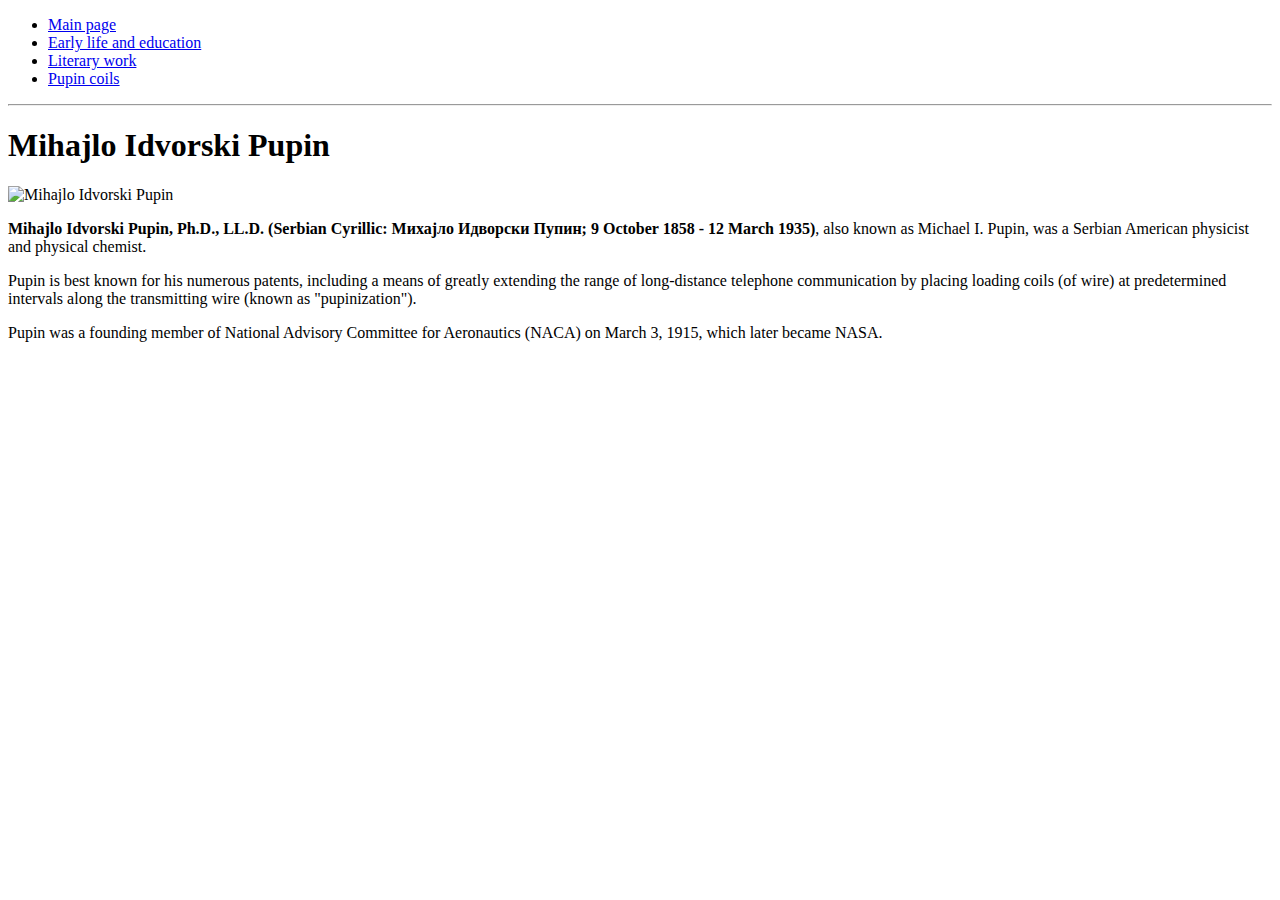
==== index.html @ c50edcfb "Initial Commit" ====
<!doctype html>
<html>
<head>
<meta charset="utf-8">
<title>Mihajlo Idvorski Pupin</title>
</head>
<body>
	<ul>
		<li><a href="index.html">Main page</a></li>
		<li><a href="early_life_and_education.html">Early life and education</a></li>
		<li><a href="literary_work.html">Literary work</a></li>
		<li><a href="pupin_coils.html">Pupin coils</a></li>
	</ul>
	<hr>
<h1>Mihajlo Idvorski Pupin</h1>
	<img src="pupin.jpg" alt="Mihajlo Idvorski Pupin" title="Mihajlo Idvorski Pupin">
<p><strong>Mihajlo Idvorski Pupin, Ph.D., LL.D. (Serbian Cyrillic: Михајло Идворски Пупин; 9 October 1858 - 12 March 1935)</strong>, also known as Michael I. Pupin, was a Serbian American physicist and physical chemist. </p>

<p>Pupin is best known for his numerous patents, including a means of greatly extending the range of long-distance telephone communication by placing loading coils (of wire) at predetermined intervals along the transmitting wire (known as "pupinization"). </p>

<p>Pupin was a founding member of National Advisory Committee for Aeronautics (NACA) on March 3, 1915, which later became NASA.</p>
</body>
</html>
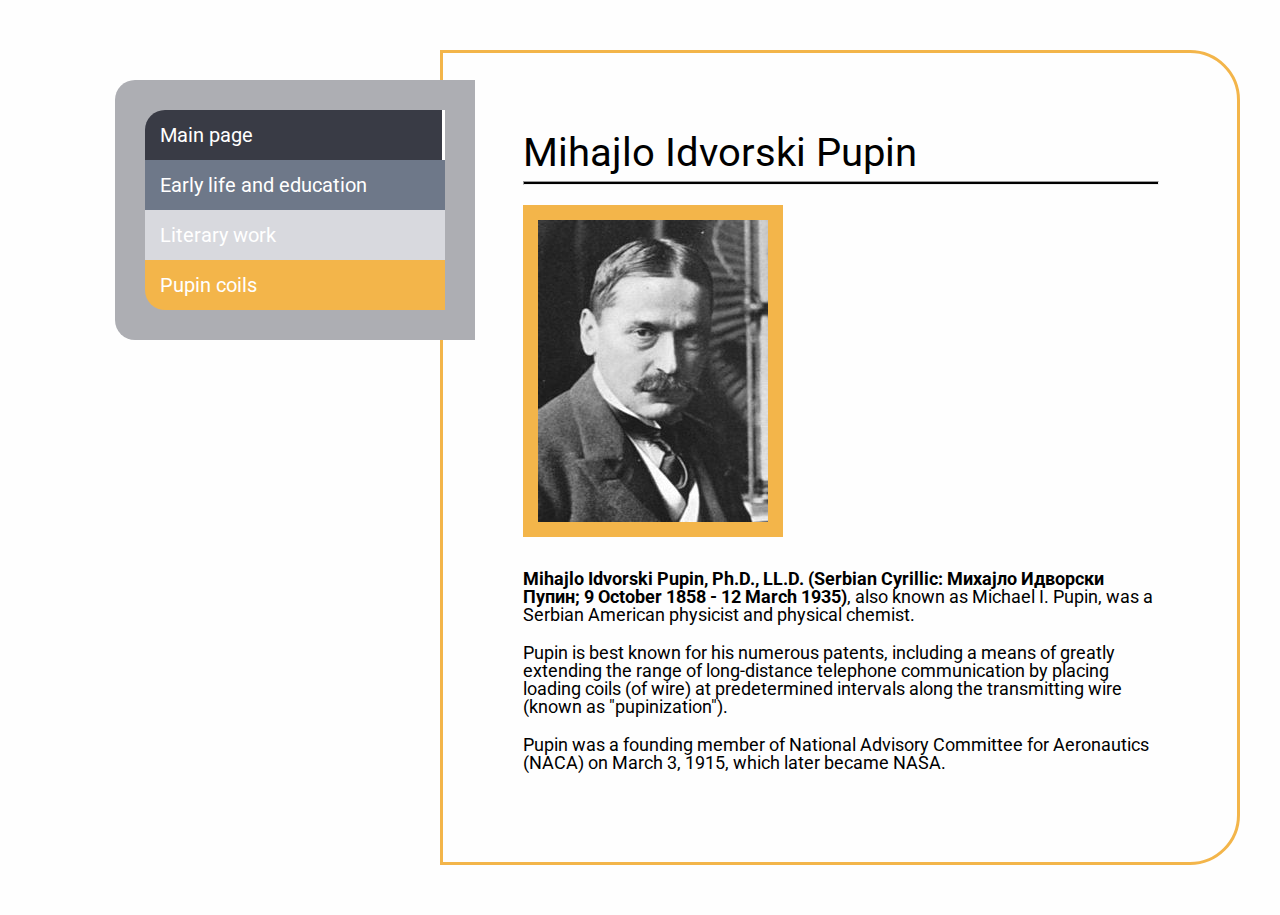
==== commit a6452450: "izmenen i dopune, drugi deo" ====
--- a/index.html
+++ b/index.html
@@ -3,21 +3,29 @@
 <head>
 <meta charset="utf-8">
 <title>Mihajlo Idvorski Pupin</title>
+<link href="style.css" type="text/css" rel="stylesheet">
+<link href="style_home.css" type="text/css" rel="stylesheet">
+<link rel="preconnect" href="https://fonts.gstatic.com">
+<link href="https://fonts.googleapis.com/css2?family=Roboto&display=swap" rel="stylesheet">
 </head>
 <body>
-	<ul>
-		<li><a href="index.html">Main page</a></li>
-		<li><a href="early_life_and_education.html">Early life and education</a></li>
-		<li><a href="literary_work.html">Literary work</a></li>
-		<li><a href="pupin_coils.html">Pupin coils</a></li>
-	</ul>
-	<hr>
-<h1>Mihajlo Idvorski Pupin</h1>
-	<img src="pupin.jpg" alt="Mihajlo Idvorski Pupin" title="Mihajlo Idvorski Pupin">
-<p><strong>Mihajlo Idvorski Pupin, Ph.D., LL.D. (Serbian Cyrillic: Михајло Идворски Пупин; 9 October 1858 - 12 March 1935)</strong>, also known as Michael I. Pupin, was a Serbian American physicist and physical chemist. </p>
-
-<p>Pupin is best known for his numerous patents, including a means of greatly extending the range of long-distance telephone communication by placing loading coils (of wire) at predetermined intervals along the transmitting wire (known as "pupinization"). </p>
-
-<p>Pupin was a founding member of National Advisory Committee for Aeronautics (NACA) on March 3, 1915, which later became NASA.</p>
+<div class="wrapper clearfix" >
+  <nav>
+    <ul>
+      <li><a class="link1 active" href="index.html">Main page</a></li>
+      <li><a class="link2" href="early_life_and_education.html">Early life and education</a></li>
+      <li><a class="link3" href="literary_work.html">Literary work</a></li>
+      <li><a class="link4" href="pupin_coils.html">Pupin coils</a></li>
+    </ul>
+  </nav>
+  <main>
+    <h1>Mihajlo Idvorski Pupin</h1>
+    <hr>
+    <img src="pupin.jpg" alt="Mihajlo Idvorski Pupin" title="Mihajlo Idvorski Pupin">
+    <p><span>Mihajlo Idvorski Pupin, Ph.D., LL.D. (Serbian Cyrillic: Михајло Идворски Пупин; 9 October 1858 - 12 March 1935)</span>, also known as Michael I. Pupin, was a Serbian American physicist and physical chemist. </p>
+    <p>Pupin is best known for his numerous patents, including a means of greatly extending the range of long-distance telephone communication by placing loading coils (of wire) at predetermined intervals along the transmitting wire (known as "pupinization"). </p>
+    <p>Pupin was a founding member of National Advisory Committee for Aeronautics (NACA) on March 3, 1915, which later became NASA.</p>
+  </main>
+</div>
 </body>
 </html>
--- a/style.css
+++ b/style.css
@@ -0,0 +1,130 @@
+@charset "utf-8";
+/* CSS Document */
+html, body, div, span, applet, object, iframe, h1, h2, h3, h4, h5, h6, p, blockquote, pre, a, abbr, acronym, address, big, cite, code, del, dfn, em, img, ins, kbd, q, s, samp, small, strike, strong, sub, sup, tt, var, b, u, i, center, dl, dt, dd, ol, ul, li, fieldset, form, label, legend, table, caption, tbody, tfoot, thead, tr, th, td, article, aside, canvas, details, embed, figure, figcaption, footer, header, hgroup, menu, nav, output, ruby, section, summary, time, mark, audio, video {
+	margin: 0;
+	padding: 0;
+	border: 0;
+	font-size: 100%;
+	font: inherit;
+	vertical-align: baseline;
+}
+article, aside, details, figcaption, figure, footer, header, hgroup, menu, nav, section {
+	display: block;
+}
+body {
+	line-height: 1;
+	font-family: 'Roboto', sans-serif;
+}
+ol, ul {
+	list-style: none;
+}
+blockquote, q {
+	quotes: none;
+}
+blockquote:before, blockquote:after, q:before, q:after {
+	content: '';
+	content: none;
+}
+table {
+	border-collapse: collapse;
+	border-spacing: 0;
+}
+.clearfix:after, .clearfix:before {
+	content: "";
+	table-layout: fixed;
+	display: table;
+}
+.clearfix:after {
+	clear: both;
+}
+a {
+	text-decoration: none;
+}
+/********************* My CSS Document ****************************/
+body {
+	background-color: #FEFEFE;
+	font-family: 'Roboto', sans-serif;
+}
+.wrapper {
+	width: 1200px;
+	border-radius: 20px;
+	margin: 0 auto;
+	margin-top: 50px;
+}
+nav {
+	width: 30%;
+	background-color: #ADAEB3;
+	border-bottom-left-radius: 20px;
+	border-top-left-radius: 20px;
+	padding: 30px;
+	box-sizing: border-box;
+	position: relative;
+	left: 75px;
+	top: 30px;
+	display: inline-block;
+}
+main {
+	float: right;
+	width: calc(70% - 40px);
+	box-sizing: border-box;
+	margin-left: 20px;
+	margin-bottom: 50px;
+	padding: 80px;
+	border: #f3b54a solid;
+	border-bottom-right-radius: 50px;
+	border-top-right-radius: 50px;
+}
+a {
+	color: #ffffff;
+	text-decoration: none;
+	font-size: 20px;
+	box-sizing: border-box;
+}
+a:hover {
+	background-color: transparent;
+}
+.active {
+	border-right: 3px solid #ffffff;
+}
+.link1, .link2, .link3, .link4 {
+	padding: 15px;
+	width: 100%;
+	display: inline-block;
+}
+.link1 {
+	background-color: #393B45;
+	border-top-left-radius: 20px;
+}
+.link2 {
+	background-color: #6E7889;
+}
+.link3 {
+	background-color: #D8D9DE;
+}
+.link4 {
+	background-color: #f3b54a;
+	border-bottom-left-radius: 20px;
+}
+hr {
+	width: 100%;
+	background-color: #000000;
+	height: 2px;
+	margin-bottom: 20px;
+}
+h1 {
+	font-size: 40px;
+	width: 600;
+}
+p {
+	font-size: 18px;
+	padding: 10px 0;
+}
+h2 {
+	font-size: 35px;
+}
+h3 {
+	font-size: 30px;
+}
+span {
+	font-weight: bold;
+}
--- a/style_home.css
+++ b/style_home.css
@@ -0,0 +1,5 @@
+/* CSS Document */
+img {
+	margin-bottom: 20px;
+	border: 15px solid #f3b54a;
+}
